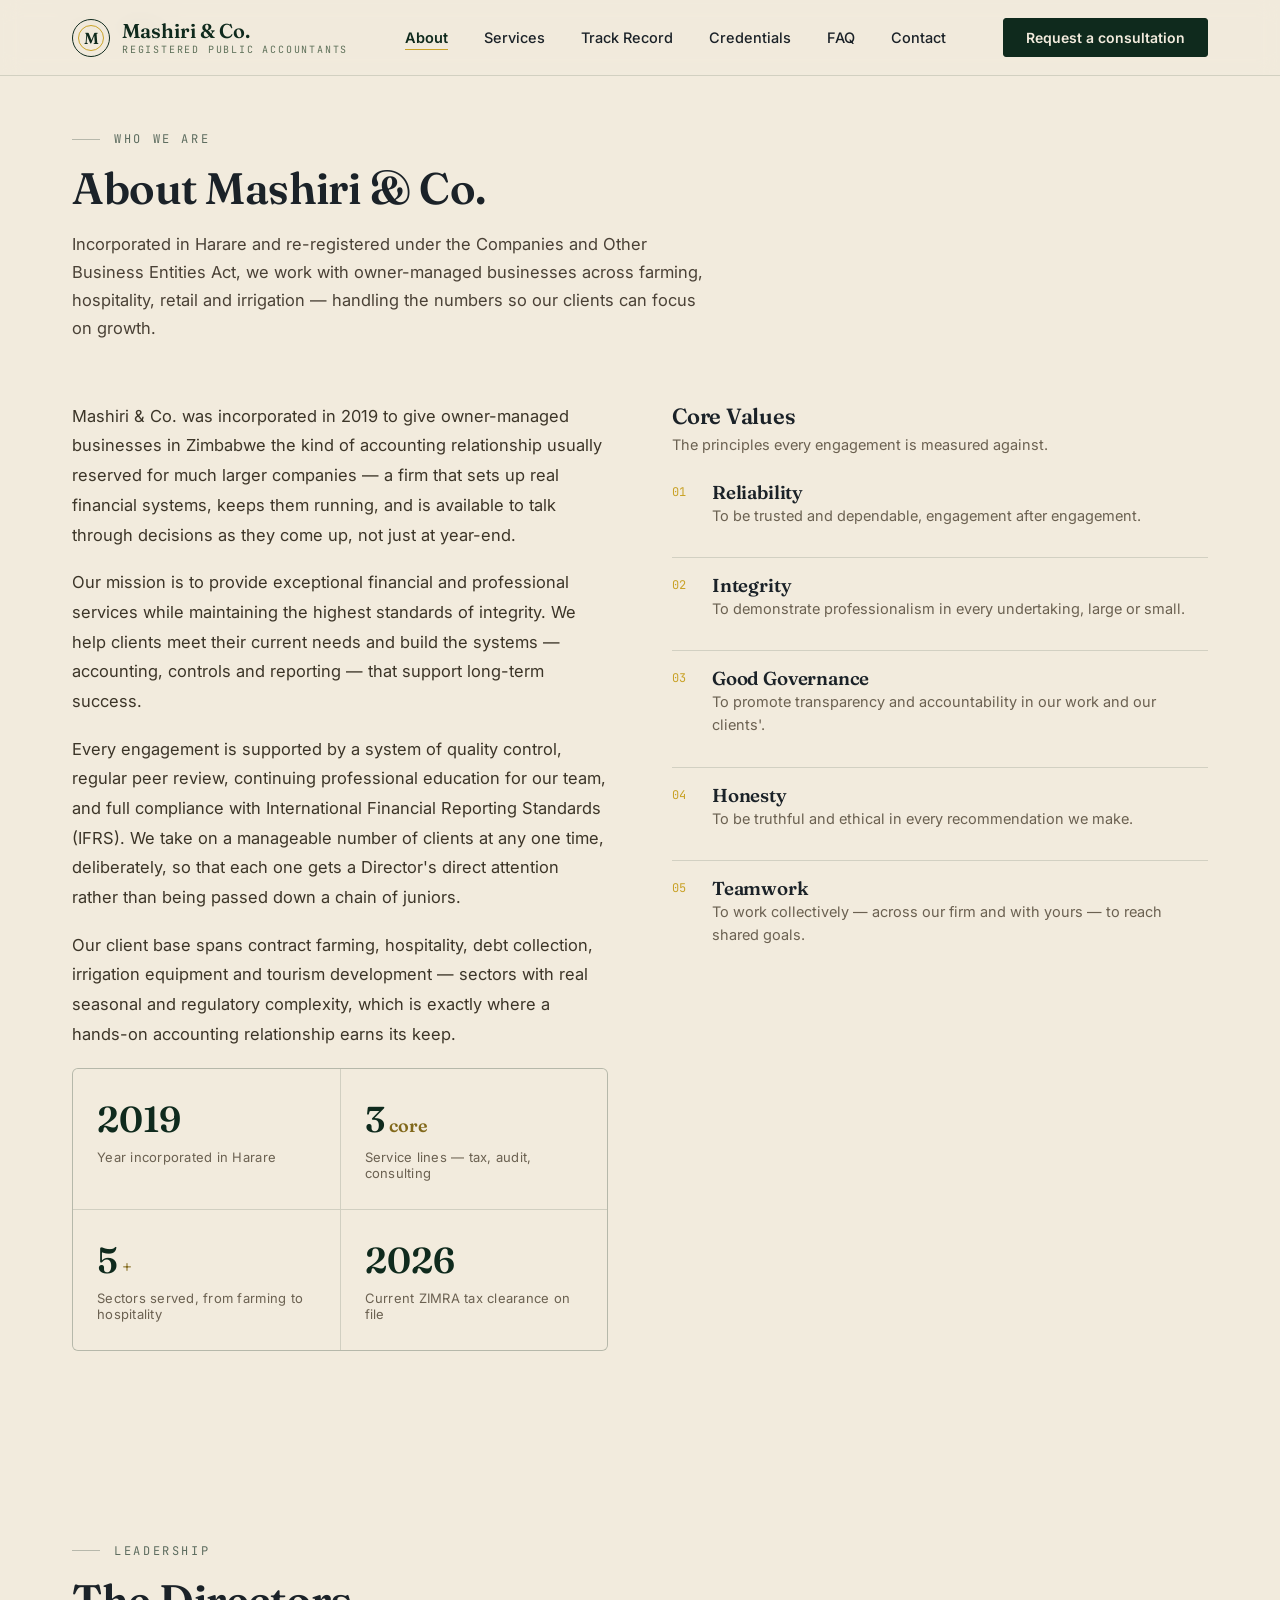
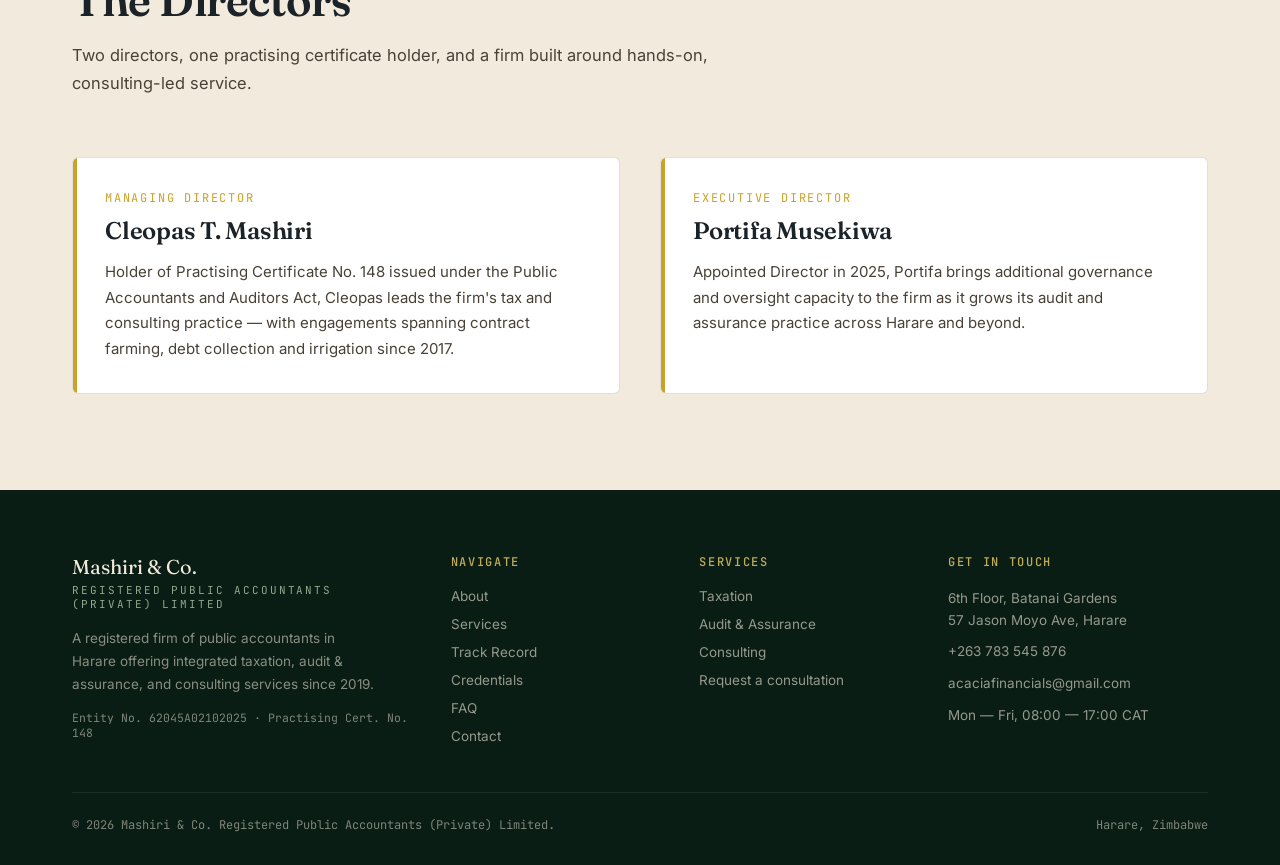
==== about.html @ 17a20c19 "Add files via upload" ====
<!DOCTYPE html>
<html lang="en" class="no-js">
<head>
<script>document.documentElement.classList.remove('no-js');</script>
<meta charset="UTF-8">
<meta name="viewport" content="width=device-width, initial-scale=1.0">
<title>About Us | Mashiri &amp; Co. — Registered Public Accountants, Harare</title>
<meta name="description" content="Learn about Mashiri &amp; Co., a registered firm of public accountants in Harare, Zimbabwe founded in 2019, and meet our two directors.">
<meta name="keywords" content="about Mashiri and Co, accounting firm Harare history, Cleopas Mashiri, Portifa Musekiwa, public accountants directors Zimbabwe">
<meta name="robots" content="index, follow">
<meta name="theme-color" content="#0F2A1D">
<link rel="canonical" href="https://www.mashiriandco.co.zw/about.html">
<link rel="icon" href="data:image/svg+xml,%3Csvg xmlns='http://www.w3.org/2000/svg' viewBox='0 0 40 40'%3E%3Crect width='40' height='40' rx='8' fill='%230F2A1D'/%3E%3Ccircle cx='20' cy='20' r='13' fill='none' stroke='%23F2EBDD' stroke-width='1.5'/%3E%3Ccircle cx='20' cy='20' r='9' fill='none' stroke='%23C9A227' stroke-width='1'/%3E%3Ctext x='20' y='25' font-family='Georgia,serif' font-size='16' font-weight='600' fill='%23F2EBDD' text-anchor='middle'%3EM%3C/text%3E%3C/svg%3E">
<link rel="icon" type="image/png" sizes="32x32" href="favicon-32.png">
<link rel="icon" type="image/png" sizes="16x16" href="favicon-16.png">
<link rel="apple-touch-icon" sizes="180x180" href="apple-touch-icon.png">

<meta name="geo.region" content="ZW-HA">
<meta name="geo.placename" content="Harare">
<meta name="geo.position" content="-17.8292;31.0522">
<meta name="ICBM" content="-17.8292, 31.0522">

<meta property="og:type" content="website">
<meta property="og:site_name" content="Mashiri &amp; Co.">
<meta property="og:title" content="About Us | Mashiri &amp; Co. — Registered Public Accountants, Harare">
<meta property="og:description" content="Learn about Mashiri &amp; Co., a registered firm of public accountants in Harare, Zimbabwe founded in 2019, and meet our two directors.">
<meta property="og:url" content="https://www.mashiriandco.co.zw/about.html">
<meta property="og:image" content="https://www.mashiriandco.co.zw/og-image.jpg">
<meta property="og:image:width" content="1200">
<meta property="og:image:height" content="630">
<meta property="og:locale" content="en_ZW">
<meta name="twitter:card" content="summary_large_image">
<meta name="twitter:title" content="About Us | Mashiri &amp; Co. — Registered Public Accountants, Harare">
<meta name="twitter:description" content="Learn about Mashiri &amp; Co., a registered firm of public accountants in Harare, Zimbabwe founded in 2019, and meet our two directors.">
<meta name="twitter:image" content="https://www.mashiriandco.co.zw/og-image.jpg">

<script type="application/ld+json">
{
  "@context": "https://schema.org",
  "@type": "AboutPage",
  "mainEntity": {
    "@type": "AccountingService",
    "name": "Mashiri & Co. Registered Public Accountants (Private) Limited",
    "url": "https://www.mashiriandco.co.zw/",
    "logo": "https://www.mashiriandco.co.zw/og-image.jpg",
    "image": "https://www.mashiriandco.co.zw/og-image.jpg",
    "email": "acaciafinancials@gmail.com",
    "telephone": ["+263783545876", "+263718794615"],
    "address": {
      "@type": "PostalAddress",
      "streetAddress": "6th Floor, Batanai Gardens, 57 Jason Moyo Ave",
      "addressLocality": "Harare",
      "addressCountry": "ZW"
    },
    "geo": {
      "@type": "GeoCoordinates",
      "latitude": -17.8292,
      "longitude": 31.0522
    },
    "hasMap": "https://maps.google.com/?q=Batanai+Gardens+57+Jason+Moyo+Ave+Harare",
    "areaServed": ["Harare", "Bulawayo", "Zimbabwe"],
    "openingHoursSpecification": {
      "@type": "OpeningHoursSpecification",
      "dayOfWeek": ["Monday","Tuesday","Wednesday","Thursday","Friday"],
      "opens": "08:00",
      "closes": "17:00"
    },
    "priceRange": "$$",
    "sameAs": ["https://www.facebook.com/"]
  },
  "foundingDate": "2019-06-24"
}
</script>

<link rel="preconnect" href="https://fonts.googleapis.com">
<link rel="preconnect" href="https://fonts.gstatic.com" crossorigin>
<link rel="stylesheet" href="https://fonts.googleapis.com/css2?family=Fraunces:opsz,wght@9..144,400;9..144,500;9..144,600&family=Inter:wght@400;500;600&family=JetBrains+Mono:wght@400;500&display=swap" media="print" onload="this.media='all'">
<noscript><link rel="stylesheet" href="https://fonts.googleapis.com/css2?family=Fraunces:opsz,wght@9..144,400;9..144,500;9..144,600&family=Inter:wght@400;500;600&family=JetBrains+Mono:wght@400;500&display=swap"></noscript>
<link rel="stylesheet" href="style.css">
</head>
<body>

<a href="#top" class="skip-link">Skip to main content</a>

<header id="site-header">
  <div class="nav">
    <a href="index.html" class="brand">
      <div class="brand-mark">M</div>
      <div class="brand-name">Mashiri &amp; Co.
        <span>REGISTERED PUBLIC ACCOUNTANTS</span>
      </div>
    </a>
    <nav class="links" id="nav-links" aria-label="Main navigation">
      <ul role="list">
        <li><a href="about.html" aria-current="page">About</a></li>
        <li><a href="services.html">Services</a></li>
        <li><a href="track-record.html">Track Record</a></li>
        <li><a href="credentials.html">Credentials</a></li>
        <li><a href="faq.html">FAQ</a></li>
        <li><a href="contact.html">Contact</a></li>
      </ul>
    </nav>
    <a href="contact.html" class="nav-cta" id="nav-cta">Request a consultation</a>
    <button class="menu-toggle" id="menu-toggle" aria-label="Toggle menu" aria-expanded="false" aria-controls="nav-links">
      <svg width="24" height="24" viewBox="0 0 24 24" fill="none" stroke="currentColor" stroke-width="2" stroke-linecap="round" aria-hidden="true" focusable="false"><line x1="3" y1="6" x2="21" y2="6"/><line x1="3" y1="12" x2="21" y2="12"/><line x1="3" y1="18" x2="21" y2="18"/></svg>
    </button>
  </div>
</header>

<main id="top" tabindex="-1">

<nav class="breadcrumb" aria-label="Breadcrumb">
  <ol>
    <li><a href="index.html">Home</a></li>
    <li aria-current="page">About</li>
  </ol>
</nav>

  <section class="about" id="about-full">
    <div class="wrap">
      <div class="section-head reveal">
        <div class="section-eyebrow">Who we are</div>
        <h1>About Mashiri &amp; Co.</h1>
        <p>Incorporated in Harare and re-registered under the Companies and Other Business Entities Act, we work with owner-managed businesses across farming, hospitality, retail and irrigation &mdash; handling the numbers so our clients can focus on growth.</p>
      </div>

      <div class="about-grid">
        <div class="about-text reveal">
          <p>Mashiri &amp; Co. was incorporated in 2019 to give owner-managed businesses in Zimbabwe the kind of accounting relationship usually reserved for much larger companies &mdash; a firm that sets up real financial systems, keeps them running, and is available to talk through decisions as they come up, not just at year-end.</p>
          <p>Our mission is to provide exceptional financial and professional services while maintaining the highest standards of integrity. We help clients meet their current needs and build the systems &mdash; accounting, controls and reporting &mdash; that support long-term success.</p>
          <p>Every engagement is supported by a system of quality control, regular peer review, continuing professional education for our team, and full compliance with International Financial Reporting Standards (IFRS). We take on a manageable number of clients at any one time, deliberately, so that each one gets a Director's direct attention rather than being passed down a chain of juniors.</p>
          <p>Our client base spans contract farming, hospitality, debt collection, irrigation equipment and tourism development &mdash; sectors with real seasonal and regulatory complexity, which is exactly where a hands-on accounting relationship earns its keep.</p>

          <div class="stat-grid">
            <div class="stat">
              <div class="num">2019</div>
              <div class="label">Year incorporated in Harare</div>
            </div>
            <div class="stat">
              <div class="num">3<span class="unit">core</span></div>
              <div class="label">Service lines &mdash; tax, audit, consulting</div>
            </div>
            <div class="stat">
              <div class="num">5<span class="unit">+</span></div>
              <div class="label">Sectors served, from farming to hospitality</div>
            </div>
            <div class="stat">
              <div class="num">2026</div>
              <div class="label">Current ZIMRA tax clearance on file</div>
            </div>
          </div>
        </div>

        <div class="reveal">
          <h2 class="values-heading">Core Values</h2>
          <p class="values-subhead">The principles every engagement is measured against.</p>
          <div class="values-list">
            <div class="value-item">
              <span class="value-mark mono">01</span>
              <div>
                <h3>Reliability</h3>
                <p>To be trusted and dependable, engagement after engagement.</p>
              </div>
            </div>
            <div class="value-item">
              <span class="value-mark mono">02</span>
              <div>
                <h3>Integrity</h3>
                <p>To demonstrate professionalism in every undertaking, large or small.</p>
              </div>
            </div>
            <div class="value-item">
              <span class="value-mark mono">03</span>
              <div>
                <h3>Good Governance</h3>
                <p>To promote transparency and accountability in our work and our clients'.</p>
              </div>
            </div>
            <div class="value-item">
              <span class="value-mark mono">04</span>
              <div>
                <h3>Honesty</h3>
                <p>To be truthful and ethical in every recommendation we make.</p>
              </div>
            </div>
            <div class="value-item">
              <span class="value-mark mono">05</span>
              <div>
                <h3>Teamwork</h3>
                <p>To work collectively &mdash; across our firm and with yours &mdash; to reach shared goals.</p>
              </div>
            </div>
          </div>
        </div>
      </div>
    </div>
  </section>

  <!-- ============ TEAM ============ -->
  <section class="team" id="team">
    <div class="wrap">
      <div class="section-head reveal">
        <div class="section-eyebrow">Leadership</div>
        <h2>The Directors</h2>
        <p>Two directors, one practising certificate holder, and a firm built around hands-on, consulting-led service.</p>
      </div>

      <div class="team-grid">
        <div class="team-card reveal">
          <div class="role">Managing Director</div>
          <h3>Cleopas T. Mashiri</h3>
          <p>Holder of Practising Certificate No. 148 issued under the Public Accountants and Auditors Act, Cleopas leads the firm's tax and consulting practice &mdash; with engagements spanning contract farming, debt collection and irrigation since 2017.</p>
        </div>
        <div class="team-card reveal">
          <div class="role">Executive Director</div>
          <h3>Portifa Musekiwa</h3>
          <p>Appointed Director in 2025, Portifa brings additional governance and oversight capacity to the firm as it grows its audit and assurance practice across Harare and beyond.</p>
        </div>
      </div>
    </div>
  </section>

</main>

<footer>
  <div class="wrap">
    <div class="footer-grid">
      <div class="footer-col footer-brand-col">
        <div class="footer-brand">
          Mashiri &amp; Co.
          <span>REGISTERED PUBLIC ACCOUNTANTS (PRIVATE) LIMITED</span>
        </div>
        <p class="footer-desc">A registered firm of public accountants in Harare offering integrated taxation, audit &amp; assurance, and consulting services since 2019.</p>
        <p class="footer-reg mono">Entity No. 62045A02102025 &middot; Practising Cert. No. 148</p>
      </div>

      <div class="footer-col">
        <h2 class="footer-heading">Navigate</h2>
        <ul class="footer-links" role="list">
          <li><a href="about.html">About</a></li>
          <li><a href="services.html">Services</a></li>
          <li><a href="track-record.html">Track Record</a></li>
          <li><a href="credentials.html">Credentials</a></li>
          <li><a href="faq.html">FAQ</a></li>
          <li><a href="contact.html">Contact</a></li>
        </ul>
      </div>

      <div class="footer-col">
        <h2 class="footer-heading">Services</h2>
        <ul class="footer-links" role="list">
          <li><a href="services.html#taxation">Taxation</a></li>
          <li><a href="services.html#audit">Audit &amp; Assurance</a></li>
          <li><a href="services.html#consulting">Consulting</a></li>
          <li><a href="contact.html">Request a consultation</a></li>
        </ul>
      </div>

      <div class="footer-col">
        <h2 class="footer-heading">Get in touch</h2>
        <address class="footer-contact">
          6th Floor, Batanai Gardens<br>57 Jason Moyo Ave, Harare
        </address>
        <p class="footer-contact"><a href="tel:+263783545876">+263 783 545 876</a></p>
        <p class="footer-contact"><a href="mailto:acaciafinancials@gmail.com">acaciafinancials@gmail.com</a></p>
        <p class="footer-contact">Mon &mdash; Fri, 08:00 &mdash; 17:00 CAT</p>
      </div>
    </div>
    <div class="footer-bottom">
      <span>&copy; 2026 Mashiri &amp; Co. Registered Public Accountants (Private) Limited.</span>
      <span>Harare, Zimbabwe</span>
    </div>
  </div>
</footer>

<script src="main.js" defer></script>
</body>
</html>
---- style.css ----
:root{
  --ledger-green:#0F2A1D;
  --ledger-green-2:#173A28;
  --parchment:#F2EBDD;
  --parchment-2:#E9DFC9;
  --brass:#C9A227;
  --brass-soft:#E0C667;
  --ink:#1B2228;
  --sage:#8FA98C;
  --sage-deep:#5E7059;      /* sage, darkened for AA contrast on light backgrounds */
  --sage-d:#546953;          /* industry-tag text on parchment-2 (was failing AA) */
  --muted-brown:#6C6351;    /* replaces #8a7e68 (2.9–3.4:1) for dd-label / journal duration */
  --brass-deep:#81681A;     /* replaces --brass for text on light backgrounds (2.0:1 → 4.5:1) */
  --rule:rgba(15,42,29,0.14);
  --rule-light:rgba(242,235,221,0.18);
  --max:1200px;
  --header-h:88px;
}

*{box-sizing:border-box;}
html{scroll-behavior:smooth;}
body{
  margin:0;
  font-family:'Inter',sans-serif;
  color:var(--ink);
  background:var(--parchment);
  -webkit-font-smoothing:antialiased;
}
img{max-width:100%;display:block;}

.sr-only{
  position:absolute;
  width:1px;height:1px;
  padding:0;margin:-1px;
  overflow:hidden;
  clip:rect(0,0,0,0);
  white-space:nowrap;
  border:0;
}
.skip-link{
  position:absolute;
  left:12px; top:-60px;
  background:var(--ledger-green);
  color:var(--parchment);
  padding:12px 18px;
  border-radius:3px;
  font-family:'Inter',sans-serif;
  font-weight:600;
  font-size:14px;
  text-decoration:none;
  z-index:1000;
  transition:top 0.2s ease;
}
.skip-link:focus{top:12px;}

section[id], main[id]{scroll-margin-top:var(--header-h);}

h1,h2,h3,h4{
  font-family:'Fraunces',serif;
  font-weight:600;
  letter-spacing:-0.01em;
  margin:0;
}

.mono{font-family:'JetBrains Mono',monospace;}

a{color:inherit;}

.wrap{
  max-width:var(--max);
  margin:0 auto;
  padding:0 32px;
}

/* ============ Reduced motion ============ */
@media (prefers-reduced-motion: reduce){
  *{animation-duration:0.01ms !important; transition-duration:0.01ms !important; scroll-behavior:auto !important;}
}

/* ============ Focus states ============ */
a:focus-visible, button:focus-visible, input:focus-visible, textarea:focus-visible{
  outline:2px solid var(--brass);
  outline-offset:3px;
}

/* ============ Header ============ */
header{
  position:fixed;
  top:0; left:0; right:0;
  z-index:100;
  background:rgba(242,235,221,0.86);
  backdrop-filter:blur(10px);
  border-bottom:1px solid var(--rule);
  transition:background 0.3s ease;
}
.nav{
  display:flex;
  align-items:center;
  justify-content:space-between;
  padding:18px 32px;
  max-width:var(--max);
  margin:0 auto;
}
.brand{
  display:flex;
  align-items:center;
  gap:12px;
  text-decoration:none;
  color:var(--ledger-green);
}
.brand-mark{
  width:38px;height:38px;
  border:1.5px solid var(--ledger-green);
  border-radius:50%;
  display:flex;align-items:center;justify-content:center;
  font-family:'Fraunces',serif;
  font-weight:600;
  font-size:16px;
  position:relative;
}
.brand-mark::after{
  content:'';
  position:absolute;
  inset:5px;
  border:1px solid var(--brass);
  border-radius:50%;
}
.brand-name{
  font-family:'Fraunces',serif;
  font-size:20px;
  font-weight:600;
  line-height:1.1;
}
.brand-name span{
  display:block;
  font-family:'JetBrains Mono',monospace;
  font-size:10px;
  font-weight:400;
  letter-spacing:0.18em;
  color:var(--sage-deep);
  margin-top:2px;
}
nav.links ul{
  list-style:none;
  margin:0;
  padding:0;
  display:flex;
  gap:36px;
  font-size:14.5px;
  font-weight:500;
}
nav.links a{
  text-decoration:none;
  color:var(--ink);
  position:relative;
  padding-bottom:4px;
}
nav.links a[aria-current="page"]{color:var(--ledger-green); font-weight:600;}
nav.links a::after{
  content:'';
  position:absolute;
  left:0; bottom:0;
  width:0; height:1.5px;
  background:var(--brass);
  transition:width 0.25s ease;
}
nav.links a:hover::after, nav.links a[aria-current="page"]::after{width:100%;}

.nav-cta{
  background:var(--ledger-green);
  color:var(--parchment);
  padding:10px 22px;
  border-radius:3px;
  font-size:14px;
  font-weight:600;
  text-decoration:none;
  border:1px solid var(--ledger-green);
  transition:background 0.2s ease, color 0.2s ease;
}
.nav-cta:hover{
  background:transparent;
  color:var(--ledger-green);
}

.menu-toggle{
  display:none;
  background:none;
  border:none;
  cursor:pointer;
  padding:8px;
}
.menu-toggle svg{display:block;}

/* ============ Hero ============ */
.hero{
  position:relative;
  padding:170px 0 100px;
  background:var(--ledger-green);
  color:var(--parchment);
  overflow:hidden;
}
.hero::before{
  /* ledger ruled lines */
  content:'';
  position:absolute;
  inset:0;
  background-image:repeating-linear-gradient(
    to bottom,
    transparent 0,
    transparent 47px,
    var(--rule-light) 47px,
    var(--rule-light) 48px
  );
  opacity:0.5;
  pointer-events:none;
}
.hero::after{
  /* margin rule */
  content:'';
  position:absolute;
  top:0; bottom:0;
  left:90px;
  width:1px;
  background:rgba(201,162,39,0.35);
  pointer-events:none;
}
@media (max-width:820px){
  .hero::after{left:24px;}
}

.hero-inner{
  position:relative;
  display:grid;
  grid-template-columns:1.15fr 0.85fr;
  gap:64px;
  align-items:center;
}
@media (max-width:980px){
  .hero-inner{grid-template-columns:1fr; gap:48px;}
}
.hero-inner.hero-single{
  grid-template-columns:1fr;
  max-width:760px;
}

.eyebrow{
  font-family:'JetBrains Mono',monospace;
  font-size:12px;
  letter-spacing:0.22em;
  text-transform:uppercase;
  color:var(--brass-soft);
  margin-bottom:22px;
  display:flex;
  align-items:center;
  gap:14px;
}
.eyebrow::before{
  content:'';
  width:28px;height:1px;
  background:var(--brass-soft);
}

.hero h1{
  font-size:clamp(40px, 6vw, 68px);
  line-height:1.05;
  font-weight:600;
  color:var(--parchment);
}
.hero h1 em{
  font-style:italic;
  color:var(--brass-soft);
  font-weight:500;
}
.hero p.lead{
  margin-top:24px;
  font-size:18px;
  line-height:1.7;
  color:rgba(242,235,221,0.78);
  max-width:520px;
}
.hero-cta-row{
  margin-top:38px;
  display:flex;
  gap:16px;
  flex-wrap:wrap;
}
.btn-primary{
  background:var(--brass);
  color:var(--ledger-green);
  padding:15px 30px;
  border-radius:3px;
  text-decoration:none;
  font-weight:600;
  font-size:15px;
  border:1px solid var(--brass);
  transition:transform 0.2s ease, box-shadow 0.2s ease;
  display:inline-flex;
  align-items:center;
  gap:10px;
}
.btn-primary:hover{
  transform:translateY(-2px);
  box-shadow:0 8px 20px rgba(201,162,39,0.25);
}
.btn-secondary{
  background:transparent;
  color:var(--parchment);
  padding:15px 30px;
  border-radius:3px;
  text-decoration:none;
  font-weight:600;
  font-size:15px;
  border:1px solid rgba(242,235,221,0.3);
  transition:border-color 0.2s ease, background 0.2s ease;
}
.btn-secondary:hover{
  border-color:var(--parchment);
  background:rgba(242,235,221,0.06);
}

/* ===== Ledger card (signature element) ===== */
/* ============ Section basics ============ */
section{padding:96px 0;}
.section-head{
  max-width:640px;
  margin-bottom:60px;
}
.section-eyebrow{
  font-family:'JetBrains Mono',monospace;
  font-size:12px;
  letter-spacing:0.22em;
  text-transform:uppercase;
  color:var(--ledger-green);
  opacity:0.65;
  margin-bottom:16px;
  display:flex;
  align-items:center;
  gap:14px;
}
.section-eyebrow::before{
  content:'';
  width:28px;height:1px;
  background:var(--ledger-green);
  opacity:0.4;
}
.section-head h2{
  font-size:clamp(30px, 4vw, 44px);
  line-height:1.15;
}
.section-head p{
  margin-top:16px;
  font-size:16.5px;
  line-height:1.7;
  color:#4A4136;
}

/* ============ About ============ */
.about{
  background:var(--parchment);
}
.about-grid{
  display:grid;
  grid-template-columns:1fr 1fr;
  gap:64px;
  align-items:start;
}
@media (max-width:900px){
  .about-grid{grid-template-columns:1fr; gap:40px;}
}
.about-text p{
  font-size:16.5px;
  line-height:1.8;
  color:#3C3528;
  margin:0 0 18px;
}
.stat-grid{
  display:grid;
  grid-template-columns:repeat(2,1fr);
  gap:1px;
  background:var(--rule);
  border:1px solid var(--rule);
  border-radius:6px;
  overflow:hidden;
}
.stat{
  background:var(--parchment);
  padding:28px 24px;
}
.stat .num{
  font-family:'Fraunces',serif;
  font-size:36px;
  font-weight:600;
  color:var(--ledger-green);
  display:flex;
  align-items:baseline;
  gap:4px;
}
.stat .num .unit{
  font-size:18px;
  color:var(--brass-deep);
  font-weight:600;
}
.stat .label{
  margin-top:8px;
  font-size:13px;
  color:#6b6151;
  letter-spacing:0.02em;
}

.values-heading{font-size:22px; margin-bottom:6px;}
.values-subhead{font-size:14.5px; color:#6b6151; margin:0 0 4px;}
.values-list{
  margin-top:28px;
  display:grid;
  gap:14px;
}
.value-item{
  display:flex;
  gap:16px;
  align-items:flex-start;
  padding:16px 0;
  border-top:1px solid var(--rule);
}
.value-item:first-child{border-top:none; padding-top:0;}
.value-mark{
  font-family:'JetBrains Mono',monospace;
  font-size:12px;
  color:var(--brass);
  margin-top:3px;
  flex-shrink:0;
  width:24px;
}
.value-item h4{
  font-size:16px;
  font-weight:600;
  font-family:'Inter',sans-serif;
  margin-bottom:4px;
}
.value-item p{
  font-size:14.5px;
  color:#6b6151;
  margin:0;
  line-height:1.6;
}

/* ============ Services - Ledger table ============ */
.services{
  background:var(--ledger-green);
  color:var(--parchment);
  position:relative;
}
.services .section-eyebrow{color:var(--brass-soft); opacity:0.85;}
.services .section-eyebrow::before{background:var(--brass-soft); opacity:0.6;}
.services .section-head h2{color:var(--parchment);}
.services .section-head p{color:rgba(242,235,221,0.7);}

.ledger-table{
  border-top:1px solid rgba(242,235,221,0.18);
}
.ledger-entry{
  display:grid;
  grid-template-columns:64px 1fr 1.4fr;
  gap:32px;
  padding:32px 0;
  border-bottom:1px solid rgba(242,235,221,0.12);
  align-items:start;
  transition:background 0.3s ease;
}
.ledger-entry:nth-child(even){
  background:rgba(242,235,221,0.03);
}
.ledger-entry:hover{
  background:rgba(201,162,39,0.06);
}
@media (max-width:780px){
  .ledger-entry{grid-template-columns:1fr; gap:12px; padding:26px 0;}
}
.entry-code{
  font-family:'JetBrains Mono',monospace;
  font-size:13px;
  color:var(--brass);
  padding-top:4px;
}
.entry-title h3{
  font-size:22px;
  color:var(--parchment);
  font-weight:600;
}
.entry-title p{
  margin-top:8px;
  font-size:14px;
  color:rgba(242,235,221,0.55);
  font-family:'JetBrains Mono',monospace;
  letter-spacing:0.02em;
}
.entry-detail ul{
  list-style:none;
  margin:0;
  padding:0;
  display:grid;
  grid-template-columns:repeat(2,1fr);
  gap:10px 24px;
}
@media (max-width:560px){
  .entry-detail ul{grid-template-columns:1fr;}
}
.entry-detail li{
  font-size:14.5px;
  color:rgba(242,235,221,0.8);
  padding-left:18px;
  position:relative;
  line-height:1.5;
}
.entry-detail li::before{
  content:'—';
  position:absolute;
  left:0;
  color:var(--brass-soft);
}

/* ============ Track record / journal ============ */
.journal{
  background:var(--parchment-2);
}
.journal-list{
  display:grid;
  gap:0;
  border-top:1px solid var(--rule);
}
.journal-entry{
  display:grid;
  grid-template-columns:200px 1fr;
  gap:32px;
  padding:30px 0;
  border-bottom:1px solid var(--rule);
}
@media (max-width:780px){
  .journal-entry{grid-template-columns:1fr; gap:8px;}
}
.journal-meta{
  font-family:'JetBrains Mono',monospace;
  font-size:13px;
  color:var(--ledger-green);
}
.journal-meta .duration{
  display:block;
  margin-top:6px;
  color:var(--muted-brown);
  font-size:12px;
}
.journal-body h2, .journal-body h3{
  font-size:19px;
  font-weight:600;
  font-family:'Fraunces',serif;
  margin-bottom:4px;
}
.journal-body .industry{
  font-size:13px;
  color:var(--sage-d, #6f8a6c);
  font-family:'JetBrains Mono',monospace;
  margin-bottom:10px;
  display:inline-block;
}
.journal-body p.summary{
  font-size:15px;
  line-height:1.7;
  color:#4A4136;
  margin:0;
}

/* ============ Credentials strip ============ */
.credentials{
  background:var(--ledger-green);
  color:var(--parchment);
  padding:64px 0;
}
.cred-grid{
  display:grid;
  grid-template-columns:repeat(4,1fr);
  gap:32px;
  text-align:center;
}
@media (max-width:900px){
  .cred-grid{grid-template-columns:repeat(2,1fr);}
}
@media (max-width:520px){
  .cred-grid{grid-template-columns:1fr;}
}
.cred-item{
  border-left:1px solid rgba(242,235,221,0.15);
  padding:8px 20px;
  background:none;
  border-top:none; border-right:none; border-bottom:none;
  font-family:inherit;
  color:inherit;
  cursor:pointer;
  text-align:center;
  border-radius:4px;
  transition:background 0.2s ease;
}
.cred-item:hover{
  background:rgba(201,162,39,0.06);
}
.cred-item:first-child{border-left:none;}
@media (max-width:900px){
  .cred-item:nth-child(odd){border-left:none;}
}
@media (max-width:520px){
  .cred-item{border-left:none; border-top:1px solid rgba(242,235,221,0.15); padding-top:24px;}
  .cred-item:first-child{border-top:none; padding-top:8px;}
}
.cred-item .cred-label{
  font-family:'JetBrains Mono',monospace;
  font-size:11px;
  letter-spacing:0.15em;
  text-transform:uppercase;
  color:var(--brass-soft);
  margin-bottom:10px;
}
.cred-item .cred-value{
  font-family:'Fraunces',serif;
  font-size:20px;
  font-weight:600;
}
.cred-item .cred-sub{
  margin-top:6px;
  font-size:12.5px;
  color:rgba(242,235,221,0.6);
}
.cred-footnote{
  margin-top:36px;
  text-align:center;
  font-size:12.5px;
  color:rgba(242,235,221,0.45);
  font-family:'JetBrains Mono',monospace;
  letter-spacing:0.02em;
}

/* ============ Team ============ */
.team{
  background:var(--parchment);
}
.team-grid{
  display:grid;
  grid-template-columns:repeat(2,1fr);
  gap:40px;
}
@media (max-width:780px){
  .team-grid{grid-template-columns:1fr;}
}
.team-card{
  border:1px solid var(--rule);
  border-radius:6px;
  padding:32px;
  background:#fff;
  position:relative;
  overflow:hidden;
}
.team-card::before{
  content:'';
  position:absolute;
  top:0; left:0;
  width:4px; height:100%;
  background:var(--brass);
}
.team-card .role{
  font-family:'JetBrains Mono',monospace;
  font-size:12px;
  letter-spacing:0.15em;
  text-transform:uppercase;
  color:var(--brass);
  margin-bottom:10px;
}
.team-card h3{
  font-size:24px;
  margin-bottom:14px;
}
.team-card p{
  font-size:15px;
  line-height:1.7;
  color:#4A4136;
  margin:0;
}

/* ============ Contact ============ */
.contact{
  background:var(--ledger-green);
  color:var(--parchment);
}
.contact .section-eyebrow{color:var(--brass-soft); opacity:0.85;}
.contact .section-eyebrow::before{background:var(--brass-soft); opacity:0.6;}
.contact .section-head h2{color:var(--parchment);}
.contact .section-head p{color:rgba(242,235,221,0.7);}

.contact-grid{
  display:grid;
  grid-template-columns:1fr 1fr;
  gap:64px;
}
@media (max-width:900px){
  .contact-grid{grid-template-columns:1fr; gap:40px;}
}

.contact-details{
  display:grid;
  gap:24px;
}
.contact-row{
  display:flex;
  gap:18px;
  align-items:flex-start;
  padding-bottom:20px;
  border-bottom:1px solid rgba(242,235,221,0.12);
}
.contact-row:last-child{border-bottom:none;}
.contact-icon{
  width:40px;height:40px;
  border:1px solid rgba(201,162,39,0.4);
  border-radius:50%;
  display:flex;align-items:center;justify-content:center;
  flex-shrink:0;
  color:var(--brass-soft);
}
.contact-row .row-label{
  font-size:13px;
  text-transform:uppercase;
  letter-spacing:0.12em;
  font-family:'JetBrains Mono',monospace;
  color:var(--brass-soft);
  margin:0 0 6px;
  font-weight:500;
}
.contact-row address{font-style:normal;}
.contact-row p, .contact-row a{
  font-size:16px;
  color:var(--parchment);
  text-decoration:none;
  line-height:1.6;
}
.contact-row a:hover{color:var(--brass-soft);}

/* form */
.form-card{
  background:rgba(242,235,221,0.04);
  border:1px solid rgba(242,235,221,0.12);
  border-radius:6px;
  padding:32px;
}
.form-card h3{
  font-size:20px;
  color:var(--parchment);
  margin-bottom:6px;
}
.form-card .sub{
  font-size:14px;
  color:rgba(242,235,221,0.6);
  margin-bottom:24px;
}
.field{
  margin-bottom:18px;
}
.field label{
  display:block;
  font-size:12.5px;
  font-family:'JetBrains Mono',monospace;
  letter-spacing:0.08em;
  text-transform:uppercase;
  color:rgba(242,235,221,0.55);
  margin-bottom:8px;
}
.field input, .field select, .field textarea{
  width:100%;
  background:rgba(242,235,221,0.06);
  border:1px solid rgba(242,235,221,0.18);
  border-radius:3px;
  padding:12px 14px;
  color:var(--parchment);
  font-family:'Inter',sans-serif;
  font-size:14.5px;
  transition:border-color 0.2s ease, background 0.2s ease;
}
.field input::placeholder, .field textarea::placeholder{
  color:rgba(242,235,221,0.35);
}
.field input:focus, .field select:focus, .field textarea:focus{
  border-color:var(--brass);
  background:rgba(242,235,221,0.09);
  outline:none;
}
.field textarea{resize:vertical; min-height:100px;}

.submit-btn{
  width:100%;
  background:var(--brass);
  color:var(--ledger-green);
  border:1px solid var(--brass);
  padding:14px;
  border-radius:3px;
  font-weight:600;
  font-size:15px;
  cursor:pointer;
  transition:transform 0.2s ease, box-shadow 0.2s ease;
}
.submit-btn:hover{
  transform:translateY(-2px);
  box-shadow:0 8px 20px rgba(201,162,39,0.2);
}
.form-status{
  font-size:13.5px;
  color:var(--brass-soft);
  min-height:1.4em;
  margin-bottom:12px;
}
.form-status:empty{margin-bottom:0;}
.whatsapp-btn{
  display:block;
  text-align:center;
  margin-top:14px;
  font-size:13.5px;
  color:rgba(242,235,221,0.7);
  text-decoration:underline;
  text-underline-offset:3px;
}
.whatsapp-btn:hover{color:var(--brass-soft);}

/* ============ Footer ============ */
footer{
  background:#0A1D14;
  color:rgba(242,235,221,0.55);
  padding:64px 0 32px;
  font-size:13.5px;
}
.footer-grid{
  display:grid;
  grid-template-columns:1.6fr 1fr 1fr 1.2fr;
  gap:32px;
  border-bottom:1px solid rgba(242,235,221,0.08);
  padding-bottom:40px;
  margin-bottom:24px;
}
@media (max-width:880px){
  .footer-grid{grid-template-columns:1fr 1fr; gap:32px 24px;}
  .footer-brand-col{grid-column:1 / -1;}
}
@media (max-width:560px){
  .footer-grid{grid-template-columns:1fr;}
}
.footer-brand{
  font-family:'Fraunces',serif;
  font-size:20px;
  color:var(--parchment);
}
.footer-brand span{
  display:block;
  font-family:'JetBrains Mono',monospace;
  font-size:11px;
  letter-spacing:0.18em;
  color:var(--sage);
  margin-top:4px;
}
.footer-desc{
  margin-top:16px;
  font-size:13.5px;
  line-height:1.7;
  color:rgba(242,235,221,0.55);
  max-width:34ch;
}
.footer-reg{
  margin-top:14px;
  font-size:11.5px;
  color:rgba(242,235,221,0.5);
}
.footer-heading{
  font-family:'JetBrains Mono',monospace;
  font-size:12px;
  letter-spacing:0.14em;
  text-transform:uppercase;
  color:var(--brass-soft);
  opacity:0.85;
  margin:0 0 18px;
  font-weight:500;
}
.footer-links{
  list-style:none;
  margin:0;
  padding:0;
  display:flex;
  flex-direction:column;
  gap:12px;
}
.footer-links a{
  text-decoration:none;
  color:rgba(242,235,221,0.6);
  font-size:13.5px;
  transition:color 0.2s ease;
}
.footer-links a:hover{color:var(--brass-soft);}
.footer-contact{
  margin:0 0 10px;
  font-size:13.5px;
  line-height:1.6;
  color:rgba(242,235,221,0.6);
  font-style:normal;
}
.footer-contact a{color:inherit; text-decoration:none;}
.footer-contact a:hover{color:var(--brass-soft);}
.footer-bottom{
  display:flex;
  justify-content:space-between;
  flex-wrap:wrap;
  gap:12px;
  font-family:'JetBrains Mono',monospace;
  font-size:12px;
  color:rgba(242,235,221,0.5);
}

/* ============ Document Lightbox ============ */
.doc-overlay{
  position:fixed;
  inset:0;
  background:rgba(15,42,29,0.55);
  backdrop-filter:blur(3px);
  z-index:200;
  opacity:0;
  pointer-events:none;
  transition:opacity 0.3s ease;
}
.doc-overlay.open{
  opacity:1;
  pointer-events:auto;
}
.doc-lightbox{
  position:fixed;
  top:50%; left:50%;
  transform:translate(-50%, -48%) scale(0.97);
  width:min(560px, 90vw);
  max-height:80vh;
  overflow-y:auto;
  background:var(--parchment);
  border-radius:8px;
  z-index:201;
  opacity:0;
  pointer-events:none;
  transition:opacity 0.3s ease, transform 0.3s ease;
  box-shadow:0 40px 80px -30px rgba(0,0,0,0.5);
}
.doc-lightbox.open{
  opacity:1;
  pointer-events:auto;
  transform:translate(-50%, -50%) scale(1);
}
.doc-lightbox-head{
  padding:24px 28px;
  border-bottom:1px solid var(--rule);
  display:flex;
  justify-content:space-between;
  align-items:flex-start;
  position:sticky;
  top:0;
  background:var(--parchment);
}
.doc-lightbox-head .eyebrow{
  font-family:'JetBrains Mono',monospace;
  font-size:11px;
  letter-spacing:0.2em;
  text-transform:uppercase;
  color:var(--brass);
  margin-bottom:8px;
  display:block;
}
.doc-lightbox-head h3{font-size:20px;}
.doc-lightbox-body{padding:24px 28px 32px;}
.doc-detail-grid{
  display:grid;
  gap:14px;
}
.doc-detail-grid > div{
  display:flex;
  flex-direction:column;
  gap:4px;
  padding-bottom:12px;
  border-bottom:1px dashed var(--rule);
}
.doc-detail-grid > div:last-child{border-bottom:none; padding-bottom:0;}
.dd-label{
  font-family:'JetBrains Mono',monospace;
  font-size:11px;
  letter-spacing:0.1em;
  text-transform:uppercase;
  color:var(--muted-brown);
}
.dd-value{
  font-size:15px;
  color:var(--ink);
  line-height:1.5;
}
.dd-value.status-ok{
  color:#3f5a3c;
  font-weight:600;
}
.doc-verify-line{
  margin-top:18px;
  padding-top:18px;
  border-top:1px solid var(--rule);
  font-size:13px;
  color:var(--muted-brown);
  line-height:1.7;
}
.portal-close{
  background:none;
  border:1px solid var(--rule);
  border-radius:50%;
  width:36px;height:36px;
  display:flex;align-items:center;justify-content:center;
  cursor:pointer;
  color:var(--ink);
  flex-shrink:0;
  transition:border-color 0.2s ease, color 0.2s ease;
}
.portal-close:hover{
  border-color:var(--brass);
  color:var(--brass);
}

/* ============ Reveal on scroll ============ */
.reveal{
  opacity:0;
  transform:translateY(24px);
  transition:opacity 0.7s ease, transform 0.7s ease;
}
.reveal.visible{
  opacity:1;
  transform:translateY(0);
}
.no-js .reveal{opacity:1; transform:none;}

/* ============ Header scroll state (class-based, not inline styles) ============ */
header.scrolled{
  background:rgba(242,235,221,0.96);
  box-shadow:0 4px 20px -10px rgba(15,42,29,0.15);
}

/* ============ Mobile nav ============ */
@media (max-width:880px){
  nav.links, .nav-cta{display:none;}
  .menu-toggle{display:block;}
  nav.links.mobile-open{
    display:flex;
    position:absolute;
    top:100%;
    left:0; right:0;
    background:var(--parchment);
    padding:20px 32px 28px;
    border-bottom:1px solid var(--rule);
  }
  nav.links.mobile-open ul{
    flex-direction:column;
    gap:18px;
    width:100%;
  }
  .nav-cta.mobile-open{
    display:inline-flex;
    position:absolute;
    bottom:24px;
    left:32px;
  }
}

/* ============ Breadcrumbs ============ */
.breadcrumb{
  max-width:var(--max);
  margin:0 auto;
  padding:18px 32px 0;
}
.breadcrumb ol{
  list-style:none;
  margin:0; padding:0;
  display:flex;
  flex-wrap:wrap;
  gap:6px;
  font-family:'JetBrains Mono',monospace;
  font-size:12.5px;
}
.breadcrumb li:not(:last-child)::after{content:'/'; margin-left:6px; color:var(--rule);}
.breadcrumb a{color:var(--muted-brown); text-decoration:none;}
.breadcrumb a:hover{text-decoration:underline;}
.breadcrumb [aria-current="page"]{color:var(--ink);}

/* ============ Multi-page heading + section additions ============ */
.section-head h1, .section-head h2{
  font-size:clamp(30px, 4vw, 44px);
  line-height:1.15;
}
.services .section-head h1{color:var(--parchment);}
.contact .section-head h1{color:var(--parchment);}
.credentials .section-eyebrow{color:var(--brass-soft); opacity:0.85;}
.credentials .section-eyebrow::before{background:var(--brass-soft); opacity:0.6;}
.credentials .section-head p{color:rgba(242,235,221,0.7);}
.entry-title h2{
  font-size:22px;
  color:var(--parchment);
  font-weight:600;
}
.entry-title a{color:inherit; text-decoration:none;}
.entry-title a:hover{text-decoration:underline;}
.journal-body h3 a, .journal-body h2 a{color:inherit; text-decoration:none;}
.journal-body h3 a:hover, .journal-body h2 a:hover{text-decoration:underline;}
.value-item h2{font-size:16px; margin-bottom:6px;}
.services-cta{margin-top:40px; text-align:center;}
.map-embed{
  margin-top:20px;
  border-radius:4px;
  overflow:hidden;
  border:1px solid var(--rule-light);
}

/* ============ Why Us ============ */
.why-us{
  background:var(--parchment-2);
  padding:64px 0;
}
.why-grid{
  display:grid;
  grid-template-columns:repeat(4, 1fr);
  gap:32px;
}
.why-item h3{
  font-size:17px;
  margin:10px 0 6px;
}
.why-item p{
  font-size:14.5px;
  color:#5A5142;
  line-height:1.6;
}
@media (max-width:880px){
  .why-grid{grid-template-columns:1fr 1fr; gap:24px;}
}
@media (max-width:560px){
  .why-grid{grid-template-columns:1fr;}
}

/* ============ Services: who-for + process ============ */
.who-for{
  font-size:14px;
  font-style:italic;
  color:rgba(242,235,221,0.6);
  margin:10px 0 14px;
  max-width:44ch;
}
.process-section{margin-top:80px;}
.process-grid{
  display:grid;
  grid-template-columns:repeat(4, 1fr);
  gap:28px;
  margin-top:20px;
}
.process-step h3{font-size:16px; margin:10px 0 6px; color:var(--parchment);}
.process-step p{font-size:14px; color:rgba(242,235,221,0.65); line-height:1.6;}
@media (max-width:880px){
  .process-grid{grid-template-columns:1fr 1fr;}
}
@media (max-width:560px){
  .process-grid{grid-template-columns:1fr;}
}

/* ============ FAQ ============ */
.faq-list{
  max-width:760px;
  display:flex;
  flex-direction:column;
  gap:32px;
}
.faq-item h2{
  font-size:18px;
  font-family:'Fraunces',serif;
  margin-bottom:8px;
}
.faq-item p{
  font-size:15px;
  line-height:1.7;
  color:#4A4136;
}

/* ============ Trust strip ============ */
.trust-strip{
  background:var(--ledger-green);
  padding:36px 0;
}
.trust-strip-inner{
  display:flex;
  align-items:center;
  justify-content:space-between;
  flex-wrap:wrap;
  gap:20px;
}
.trust-strip-text .section-eyebrow{
  color:var(--brass-soft);
  opacity:0.9;
  margin-bottom:6px;
}
.trust-strip-text p{
  color:rgba(242,235,221,0.75);
  font-size:15px;
  max-width:56ch;
  margin:0;
}
.trust-strip .btn-secondary{
  border-color:rgba(242,235,221,0.4);
  color:var(--parchment);
  white-space:nowrap;
}
.trust-strip .btn-secondary:hover{border-color:var(--brass-soft); color:var(--brass-soft);}

/* ============ Final CTA banner ============ */
.cta-banner{
  background:var(--parchment-2);
  padding:72px 0;
  text-align:center;
}
.cta-banner-inner h2{
  font-size:clamp(28px, 3.6vw, 38px);
  margin-bottom:12px;
}
.cta-banner-inner p{
  font-size:16px;
  color:#5A5142;
  margin-bottom:28px;
}
.cta-banner .hero-cta-row{justify-content:center;}
.cta-banner .btn-secondary{
  color:var(--ledger-green);
  border-color:rgba(15,42,29,0.3);
}
.cta-banner .btn-secondary:hover{border-color:var(--ledger-green);}
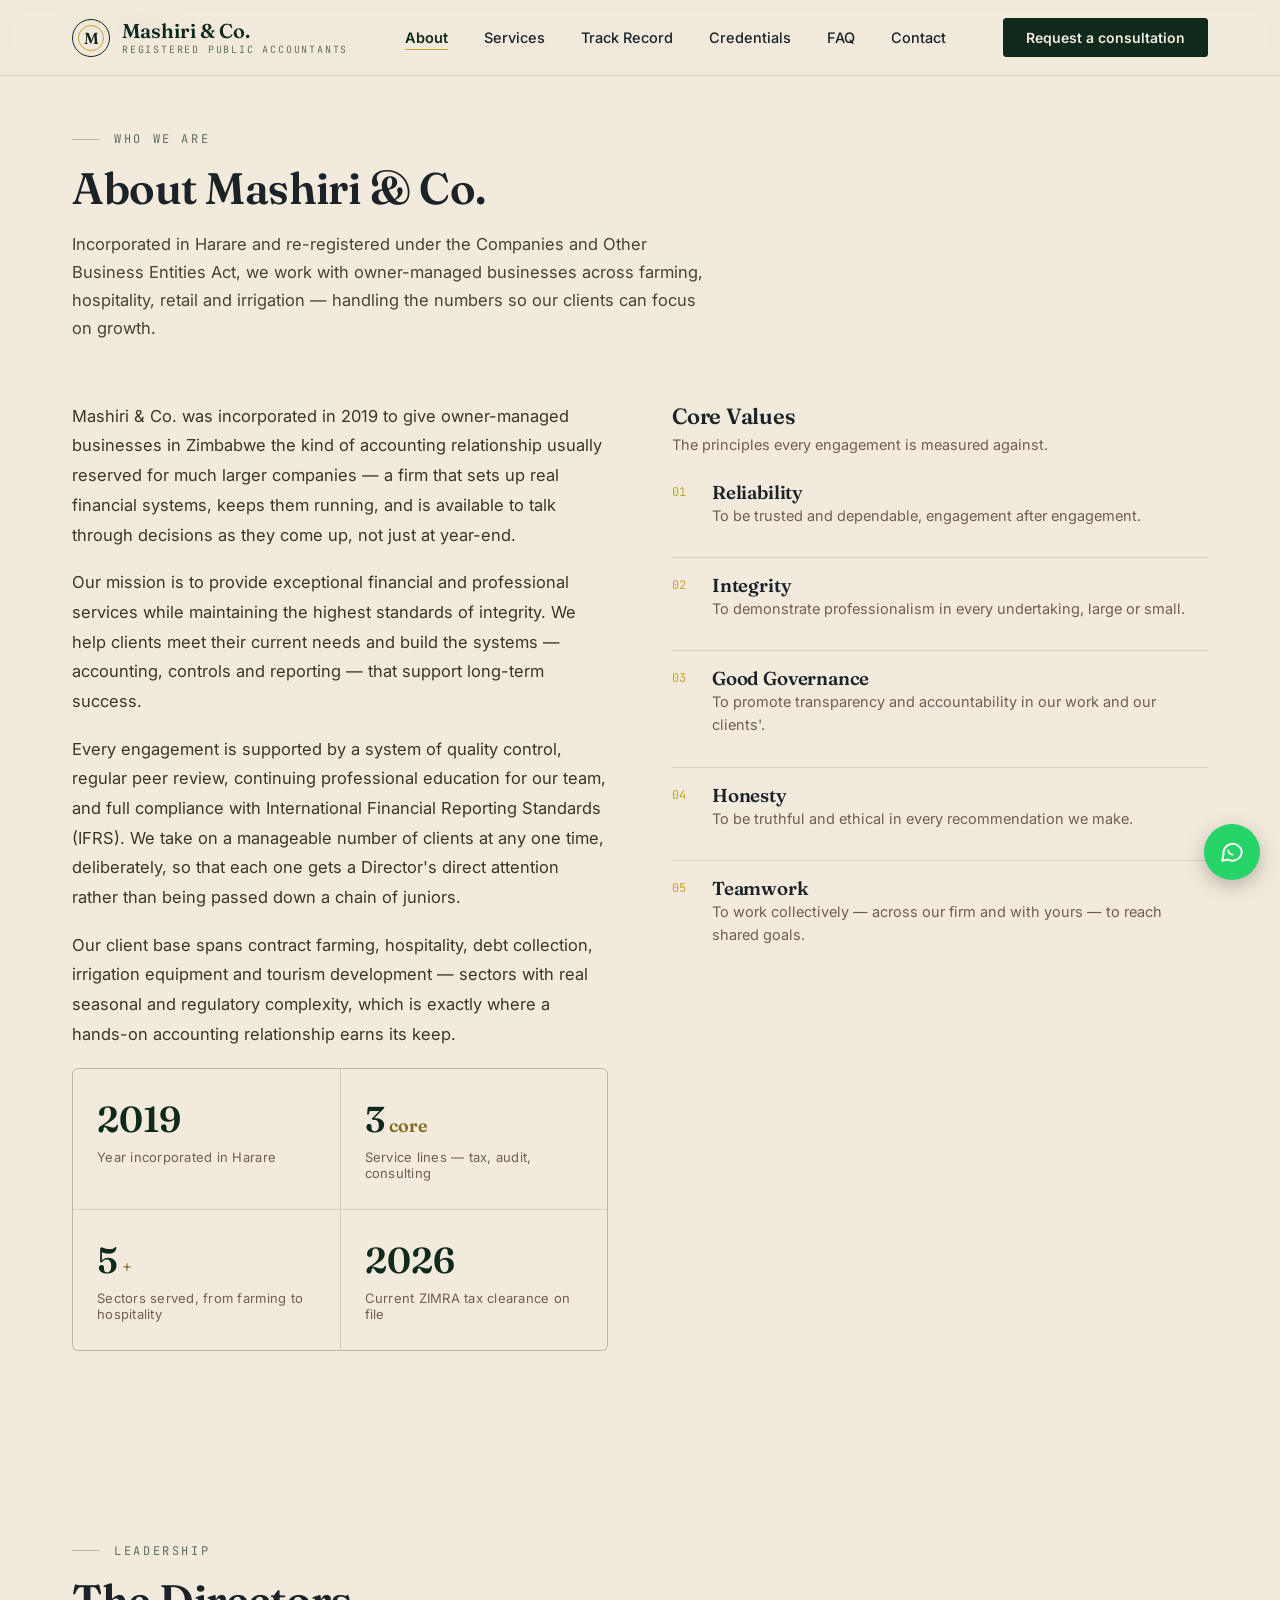
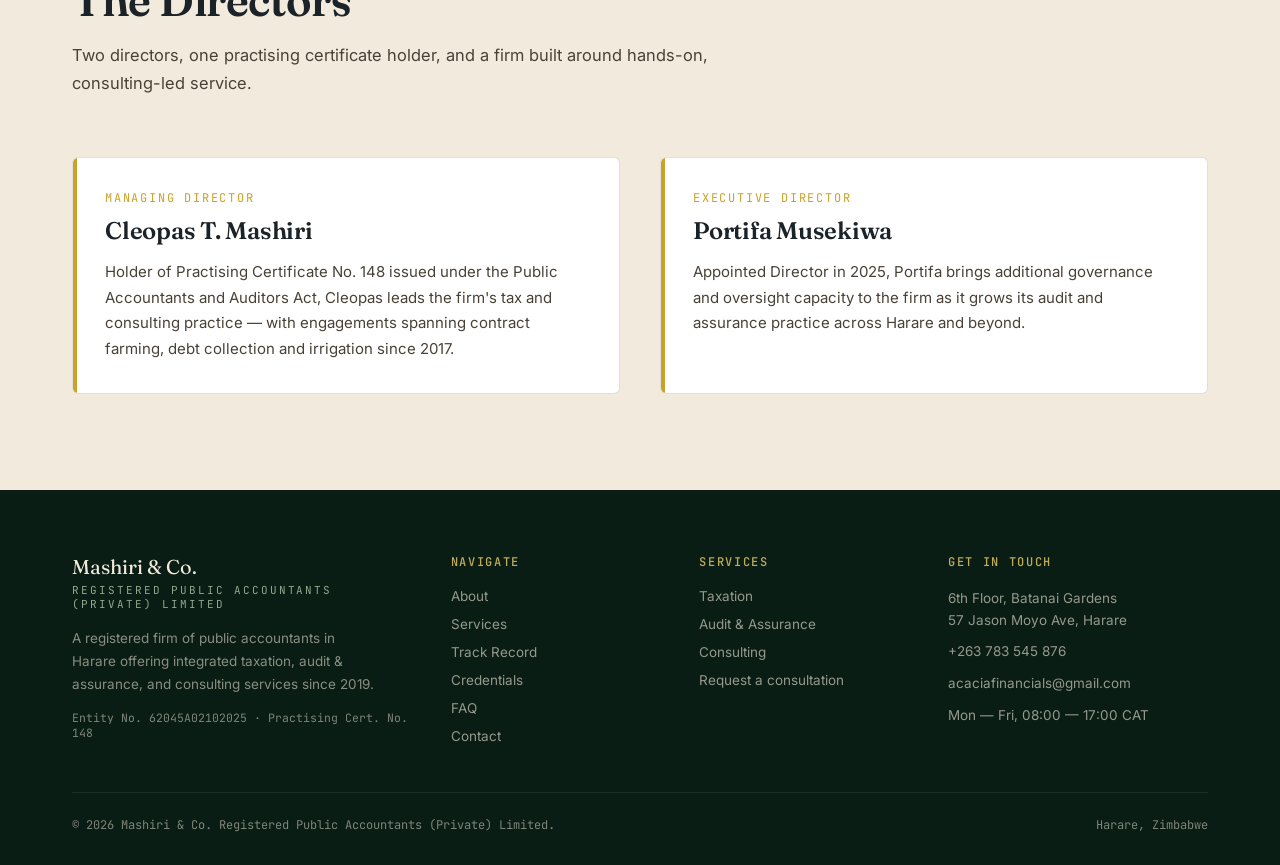
==== commit b40ad434: "Add files via upload" ====
--- a/about.html
+++ b/about.html
@@ -273,6 +273,10 @@
   </div>
 </footer>
 
+<a href="https://wa.me/263783545876?text=Hi%2C%20I%27d%20like%20to%20enquire%20about%20your%20services." class="wa-float" target="_blank" rel="noopener noreferrer" aria-label="Chat with us on WhatsApp">
+  <svg aria-hidden="true" focusable="false" width="26" height="26" viewBox="0 0 24 24" fill="none" stroke="currentColor" stroke-width="1.8" stroke-linecap="round" stroke-linejoin="round"><path d="M21 11.5a8.5 8.5 0 01-12.4 7.5L3 20l1.1-5.4A8.5 8.5 0 1121 11.5z"/><path d="M8.5 10.5c.3 2 2 3.7 4 4" stroke-width="1.6"/></svg>
+</a>
+
 <script src="main.js" defer></script>
 </body>
 </html>
--- a/style.css
+++ b/style.css
@@ -1006,6 +1006,38 @@
   color:var(--muted-brown);
   line-height:1.7;
 }
+.doc-file-area{
+  margin-top:20px;
+  padding-top:20px;
+  border-top:1px solid var(--rule);
+}
+.doc-file-loading{
+  font-size:13px;
+  color:var(--muted-brown);
+  font-style:italic;
+}
+.doc-file-pending{
+  font-size:13.5px;
+  color:var(--muted-brown);
+  line-height:1.7;
+  background:var(--parchment-2);
+  padding:14px 16px;
+  border-radius:4px;
+}
+.doc-file-found iframe{
+  width:100%;
+  height:420px;
+  border:1px solid var(--rule);
+  border-radius:4px;
+  display:block;
+}
+.doc-download{
+  margin-top:14px;
+  display:inline-flex;
+  color:var(--ledger-green);
+  border-color:rgba(15,42,29,0.25);
+}
+.doc-download:hover{border-color:var(--ledger-green);}
 .portal-close{
   background:none;
   border:1px solid var(--rule);
@@ -1233,3 +1265,138 @@
   border-color:rgba(15,42,29,0.3);
 }
 .cta-banner .btn-secondary:hover{border-color:var(--ledger-green);}
+
+/* ============ Document Library ============ */
+.doc-library{
+  margin-top:48px;
+  padding-top:40px;
+  border-top:1px solid rgba(242,235,221,0.15);
+}
+.doc-library-heading{
+  font-family:'Fraunces',serif;
+  font-size:20px;
+  color:var(--parchment);
+  margin:0 0 6px;
+}
+.doc-library-sub{
+  font-size:14px;
+  color:rgba(242,235,221,0.6);
+  margin:0 0 20px;
+}
+.doc-library-list{
+  list-style:none;
+  margin:0;
+  padding:0;
+  display:flex;
+  flex-direction:column;
+  gap:1px;
+  background:rgba(242,235,221,0.08);
+}
+.doc-library-list li{
+  display:flex;
+  justify-content:space-between;
+  align-items:center;
+  padding:16px 20px;
+  background:var(--ledger-green);
+}
+.doc-library-name{
+  font-size:14.5px;
+  color:var(--parchment);
+}
+.doc-library-status{
+  font-size:12px;
+  color:rgba(242,235,221,0.55);
+}
+.doc-library-status.pending{color:var(--brass-soft); opacity:0.8;}
+.doc-library-download{
+  font-family:'JetBrains Mono',monospace;
+  font-size:12.5px;
+  letter-spacing:0.04em;
+  color:var(--brass-soft);
+  text-decoration:none;
+  border:1px solid rgba(224,198,103,0.4);
+  padding:6px 14px;
+  border-radius:3px;
+  transition:border-color 0.2s ease, background 0.2s ease;
+}
+.doc-library-download:hover{background:rgba(224,198,103,0.1); border-color:var(--brass-soft);}
+@media (max-width:560px){
+  .doc-library-list li{flex-direction:column; align-items:flex-start; gap:10px;}
+}
+
+/* ============ Floating WhatsApp button ============ */
+.wa-float{
+  position:fixed;
+  right:20px;
+  bottom:20px;
+  width:56px;
+  height:56px;
+  border-radius:50%;
+  background:#25D366;
+  color:#ffffff;
+  display:flex;
+  align-items:center;
+  justify-content:center;
+  box-shadow:0 6px 20px rgba(0,0,0,0.25);
+  z-index:150;
+  transition:transform 0.2s ease, box-shadow 0.2s ease;
+}
+.wa-float:hover{
+  transform:translateY(-3px);
+  box-shadow:0 10px 26px rgba(0,0,0,0.3);
+}
+.wa-float:focus-visible{
+  outline:2px solid var(--brass);
+  outline-offset:3px;
+}
+@media (max-width:560px){
+  .wa-float{right:16px; bottom:16px; width:50px; height:50px;}
+}
+@media (prefers-reduced-motion: reduce){
+  .wa-float{transition:none;}
+}
+
+/* ============ Send Documents ============ */
+.send-docs{
+  background:var(--parchment-2);
+  padding:64px 0;
+}
+.send-docs-grid{
+  display:grid;
+  grid-template-columns:repeat(3, 1fr);
+  gap:24px;
+}
+.send-docs-card{
+  background:var(--parchment);
+  border:1px solid var(--rule);
+  border-radius:6px;
+  padding:26px;
+}
+.send-docs-icon{
+  width:42px; height:42px;
+  border-radius:50%;
+  background:var(--ledger-green);
+  color:var(--parchment);
+  display:flex;
+  align-items:center;
+  justify-content:center;
+  margin-bottom:14px;
+}
+.send-docs-card h3{font-size:17px; margin-bottom:8px;}
+.send-docs-card p{font-size:14px; color:#5A5142; line-height:1.6; margin-bottom:14px;}
+.send-docs-link{
+  font-family:'JetBrains Mono',monospace;
+  font-size:13px;
+  color:var(--muted-brown);
+  text-decoration:none;
+}
+.send-docs-link:hover{text-decoration:underline;}
+.send-docs-note{
+  margin-top:32px;
+  font-size:13px;
+  color:#5A5142;
+  max-width:70ch;
+}
+@media (max-width:880px){
+  .send-docs-grid{grid-template-columns:1fr;}
+}
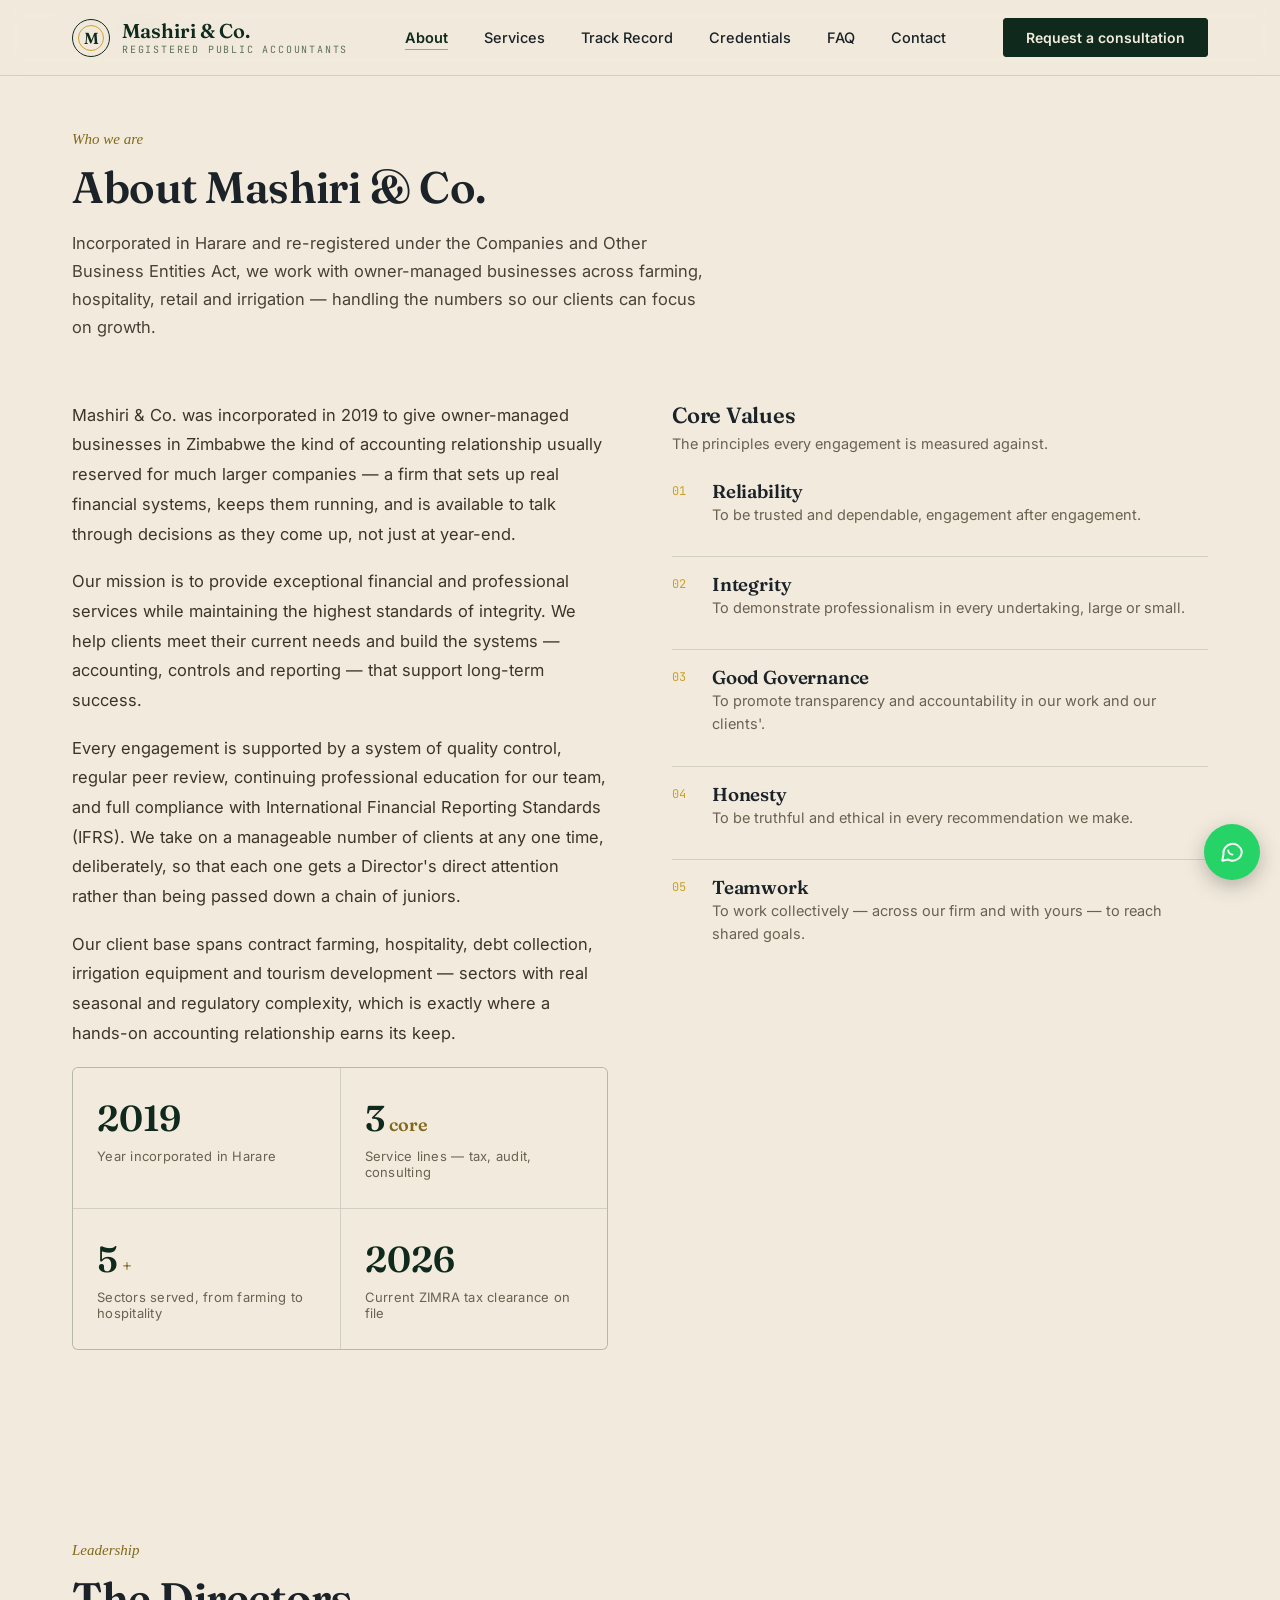
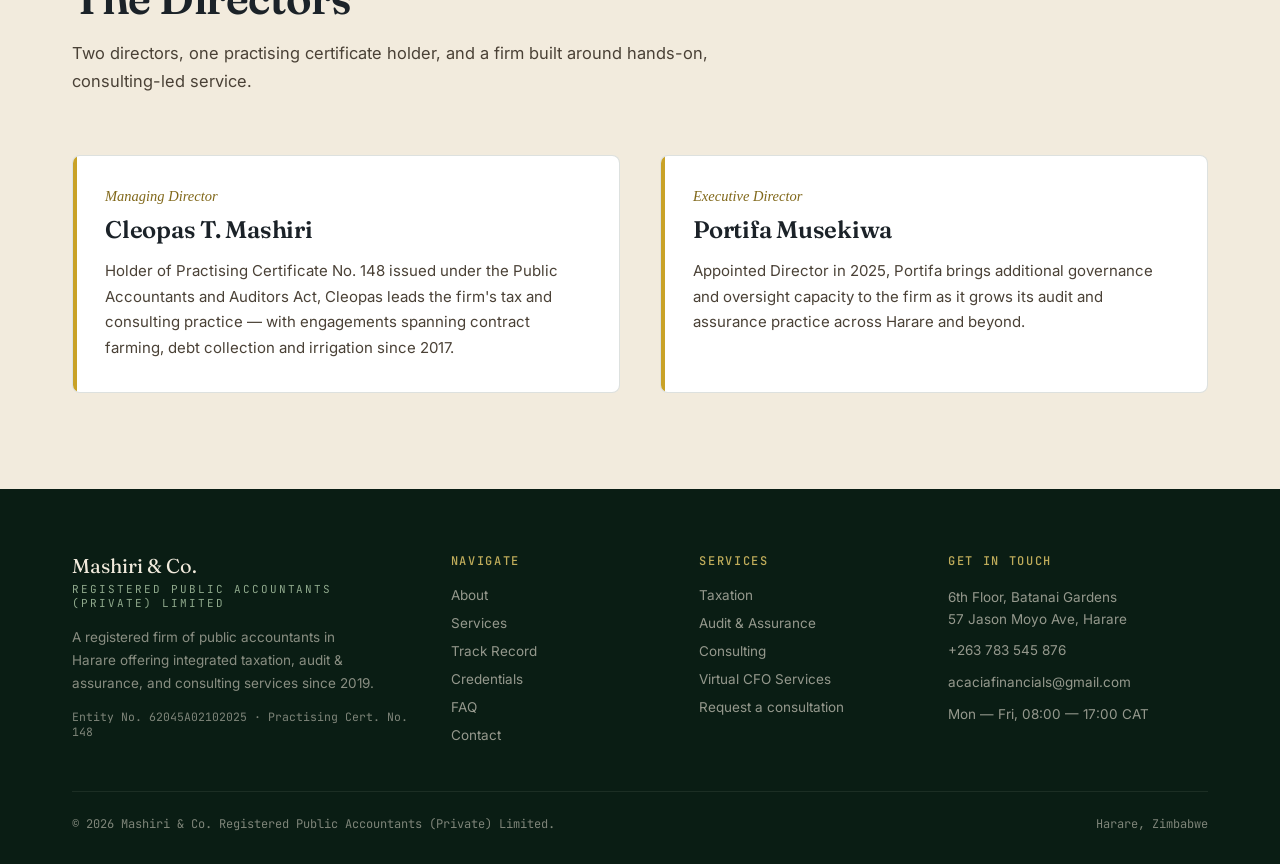
==== commit 1d20d37a: "Add files via upload" ====
--- a/about.html
+++ b/about.html
@@ -90,7 +90,8 @@
         <span>REGISTERED PUBLIC ACCOUNTANTS</span>
       </div>
     </a>
-    <nav class="links" id="nav-links" aria-label="Main navigation">
+    <div class="nav-mobile-panel" id="nav-mobile-panel">
+      <nav class="links" id="nav-links" aria-label="Main navigation">
       <ul role="list">
         <li><a href="about.html" aria-current="page">About</a></li>
         <li><a href="services.html">Services</a></li>
@@ -100,7 +101,8 @@
         <li><a href="contact.html">Contact</a></li>
       </ul>
     </nav>
-    <a href="contact.html" class="nav-cta" id="nav-cta">Request a consultation</a>
+      <a href="contact.html" class="nav-cta" id="nav-cta">Request a consultation</a>
+    </div>
     <button class="menu-toggle" id="menu-toggle" aria-label="Toggle menu" aria-expanded="false" aria-controls="nav-links">
       <svg width="24" height="24" viewBox="0 0 24 24" fill="none" stroke="currentColor" stroke-width="2" stroke-linecap="round" aria-hidden="true" focusable="false"><line x1="3" y1="6" x2="21" y2="6"/><line x1="3" y1="12" x2="21" y2="12"/><line x1="3" y1="18" x2="21" y2="18"/></svg>
     </button>
@@ -252,6 +254,7 @@
           <li><a href="services.html#taxation">Taxation</a></li>
           <li><a href="services.html#audit">Audit &amp; Assurance</a></li>
           <li><a href="services.html#consulting">Consulting</a></li>
+          <li><a href="services.html#virtual-cfo">Virtual CFO Services</a></li>
           <li><a href="contact.html">Request a consultation</a></li>
         </ul>
       </div>
--- a/style.css
+++ b/style.css
@@ -243,21 +243,45 @@
   max-width:760px;
 }
 
+.entry-icon{
+  width:40px;
+  height:40px;
+  border-radius:50%;
+  border:1px solid rgba(201,162,39,0.45);
+  display:flex;
+  align-items:center;
+  justify-content:center;
+  margin-bottom:14px;
+  background:rgba(201,162,39,0.06);
+  flex-shrink:0;
+}
+.entry-icon svg{width:20px; height:20px; stroke:var(--brass-soft); fill:none;}
+.ledger-entry:hover .entry-icon{border-color:var(--brass); background:rgba(201,162,39,0.12);}
+
+.trust-strip-inner{gap:24px;}
+.trust-icon{
+  width:44px;
+  height:44px;
+  border-radius:50%;
+  border:1px solid rgba(201,162,39,0.5);
+  display:flex;
+  align-items:center;
+  justify-content:center;
+  flex-shrink:0;
+  background:rgba(201,162,39,0.08);
+}
+.trust-icon svg{width:22px; height:22px; stroke:var(--brass-soft); fill:none;}
+.trust-strip-text{display:flex; align-items:flex-start; gap:18px;}
+@media (max-width:600px){
+  .trust-strip-text{flex-direction:column; align-items:flex-start;}
+}
+
 .eyebrow{
-  font-family:'JetBrains Mono',monospace;
-  font-size:12px;
-  letter-spacing:0.22em;
-  text-transform:uppercase;
+  font-family:'Fraunces',serif;
+  font-style:italic;
+  font-size:16px;
   color:var(--brass-soft);
-  margin-bottom:22px;
-  display:flex;
-  align-items:center;
-  gap:14px;
-}
-.eyebrow::before{
-  content:'';
-  width:28px;height:1px;
-  background:var(--brass-soft);
+  margin-bottom:18px;
 }
 
 .hero h1{
@@ -326,22 +350,11 @@
   margin-bottom:60px;
 }
 .section-eyebrow{
-  font-family:'JetBrains Mono',monospace;
-  font-size:12px;
-  letter-spacing:0.22em;
-  text-transform:uppercase;
-  color:var(--ledger-green);
-  opacity:0.65;
-  margin-bottom:16px;
-  display:flex;
-  align-items:center;
-  gap:14px;
-}
-.section-eyebrow::before{
-  content:'';
-  width:28px;height:1px;
-  background:var(--ledger-green);
-  opacity:0.4;
+  font-family:'Fraunces',serif;
+  font-style:italic;
+  font-size:15px;
+  color:var(--brass-deep);
+  margin-bottom:14px;
 }
 .section-head h2{
   font-size:clamp(30px, 4vw, 44px);
@@ -385,7 +398,9 @@
 .stat{
   background:var(--parchment);
   padding:28px 24px;
-}
+  transition:background 0.2s ease;
+}
+.stat:hover{background:#fff;}
 .stat .num{
   font-family:'Fraunces',serif;
   font-size:36px;
@@ -452,7 +467,7 @@
 .services .section-eyebrow{color:var(--brass-soft); opacity:0.85;}
 .services .section-eyebrow::before{background:var(--brass-soft); opacity:0.6;}
 .services .section-head h2{color:var(--parchment);}
-.services .section-head p{color:rgba(242,235,221,0.7);}
+.services .section-head p{color:rgba(242,235,221,0.82); font-size:16.5px;}
 
 .ledger-table{
   border-top:1px solid rgba(242,235,221,0.18);
@@ -461,19 +476,22 @@
   display:grid;
   grid-template-columns:64px 1fr 1.4fr;
   gap:32px;
-  padding:32px 0;
+  padding:32px 28px;
+  margin:0 -28px;
   border-bottom:1px solid rgba(242,235,221,0.12);
   align-items:start;
-  transition:background 0.3s ease;
+  transition:background 0.3s ease, border-left-color 0.3s ease;
+  border-left:3px solid transparent;
 }
 .ledger-entry:nth-child(even){
   background:rgba(242,235,221,0.03);
 }
 .ledger-entry:hover{
-  background:rgba(201,162,39,0.06);
+  background:rgba(201,162,39,0.07);
+  border-left-color:var(--brass);
 }
 @media (max-width:780px){
-  .ledger-entry{grid-template-columns:1fr; gap:12px; padding:26px 0;}
+  .ledger-entry{grid-template-columns:1fr; gap:12px; padding:26px 20px;}
 }
 .entry-code{
   font-family:'JetBrains Mono',monospace;
@@ -488,8 +506,8 @@
 }
 .entry-title p{
   margin-top:8px;
-  font-size:14px;
-  color:rgba(242,235,221,0.55);
+  font-size:14.5px;
+  color:rgba(242,235,221,0.72);
   font-family:'JetBrains Mono',monospace;
   letter-spacing:0.02em;
 }
@@ -546,7 +564,7 @@
   display:block;
   margin-top:6px;
   color:var(--muted-brown);
-  font-size:12px;
+  font-size:13px;
 }
 .journal-body h2, .journal-body h3{
   font-size:19px;
@@ -624,14 +642,14 @@
 }
 .cred-item .cred-sub{
   margin-top:6px;
-  font-size:12.5px;
-  color:rgba(242,235,221,0.6);
+  font-size:13px;
+  color:rgba(242,235,221,0.78);
 }
 .cred-footnote{
   margin-top:36px;
   text-align:center;
-  font-size:12.5px;
-  color:rgba(242,235,221,0.45);
+  font-size:13px;
+  color:rgba(242,235,221,0.6);
   font-family:'JetBrains Mono',monospace;
   letter-spacing:0.02em;
 }
@@ -650,11 +668,17 @@
 }
 .team-card{
   border:1px solid var(--rule);
-  border-radius:6px;
+  border-radius:8px;
   padding:32px;
   background:#fff;
   position:relative;
   overflow:hidden;
+  transition:transform 0.25s ease, box-shadow 0.25s ease, border-color 0.25s ease;
+}
+.team-card:hover{
+  transform:translateY(-4px);
+  box-shadow:0 16px 32px -16px rgba(15,42,29,0.25);
+  border-color:rgba(15,42,29,0.22);
 }
 .team-card::before{
   content:'';
@@ -664,11 +688,10 @@
   background:var(--brass);
 }
 .team-card .role{
-  font-family:'JetBrains Mono',monospace;
-  font-size:12px;
-  letter-spacing:0.15em;
-  text-transform:uppercase;
-  color:var(--brass);
+  font-family:'Fraunces',serif;
+  font-style:italic;
+  font-size:14.5px;
+  color:var(--brass-deep);
   margin-bottom:10px;
 }
 .team-card h3{
@@ -690,7 +713,7 @@
 .contact .section-eyebrow{color:var(--brass-soft); opacity:0.85;}
 .contact .section-eyebrow::before{background:var(--brass-soft); opacity:0.6;}
 .contact .section-head h2{color:var(--parchment);}
-.contact .section-head p{color:rgba(242,235,221,0.7);}
+.contact .section-head p{color:rgba(242,235,221,0.82); font-size:16.5px;}
 
 .contact-grid{
   display:grid;
@@ -1054,17 +1077,25 @@
   color:var(--brass);
 }
 
-/* ============ Reveal on scroll ============ */
-.reveal{
+/* ============ Reveal on scroll ============
+   Only the hero gets an entrance moment; everything else is
+   present immediately, the way a printed page would be. */
+.reveal{opacity:1; transform:none;}
+.hero-inner > div > *{
   opacity:0;
-  transform:translateY(24px);
-  transition:opacity 0.7s ease, transform 0.7s ease;
-}
-.reveal.visible{
-  opacity:1;
-  transform:translateY(0);
-}
-.no-js .reveal{opacity:1; transform:none;}
+  animation:hero-in 0.8s cubic-bezier(0.22,0.61,0.36,1) forwards;
+}
+.hero-inner > div > *:nth-child(1){animation-delay:0.05s;}
+.hero-inner > div > *:nth-child(2){animation-delay:0.15s;}
+.hero-inner > div > *:nth-child(3){animation-delay:0.25s;}
+.hero-inner > div > *:nth-child(4){animation-delay:0.35s;}
+@keyframes hero-in{
+  from{opacity:0; transform:translateY(10px);}
+  to{opacity:1; transform:translateY(0);}
+}
+@media (prefers-reduced-motion: reduce){
+  .hero-inner > div > *{animation:none; opacity:1;}
+}
 
 /* ============ Header scroll state (class-based, not inline styles) ============ */
 header.scrolled{
@@ -1073,29 +1104,34 @@
 }
 
 /* ============ Mobile nav ============ */
+.nav-mobile-panel{display:contents;}
 @media (max-width:880px){
-  nav.links, .nav-cta{display:none;}
-  .menu-toggle{display:block;}
-  nav.links.mobile-open{
+  .nav-mobile-panel{
+    display:none;
+  }
+  .nav-mobile-panel.mobile-open{
     display:flex;
+    flex-direction:column;
+    gap:22px;
     position:absolute;
     top:100%;
     left:0; right:0;
     background:var(--parchment);
-    padding:20px 32px 28px;
+    padding:28px 32px 32px;
     border-bottom:1px solid var(--rule);
+    box-shadow:0 16px 32px -12px rgba(15,42,29,0.18);
   }
-  nav.links.mobile-open ul{
+  .nav-mobile-panel.mobile-open nav.links ul{
     flex-direction:column;
     gap:18px;
     width:100%;
+    font-size:16px;
   }
-  .nav-cta.mobile-open{
+  .nav-mobile-panel.mobile-open .nav-cta{
     display:inline-flex;
-    position:absolute;
-    bottom:24px;
-    left:32px;
+    align-self:flex-start;
   }
+  .menu-toggle{display:block;}
 }
 
 /* ============ Breadcrumbs ============ */
@@ -1127,7 +1163,7 @@
 .contact .section-head h1{color:var(--parchment);}
 .credentials .section-eyebrow{color:var(--brass-soft); opacity:0.85;}
 .credentials .section-eyebrow::before{background:var(--brass-soft); opacity:0.6;}
-.credentials .section-head p{color:rgba(242,235,221,0.7);}
+.credentials .section-head p{color:rgba(242,235,221,0.82); font-size:16.5px;}
 .entry-title h2{
   font-size:22px;
   color:var(--parchment);
@@ -1174,9 +1210,9 @@
 
 /* ============ Services: who-for + process ============ */
 .who-for{
-  font-size:14px;
+  font-size:15px;
   font-style:italic;
-  color:rgba(242,235,221,0.6);
+  color:rgba(242,235,221,0.8);
   margin:10px 0 14px;
   max-width:44ch;
 }
@@ -1188,7 +1224,7 @@
   margin-top:20px;
 }
 .process-step h3{font-size:16px; margin:10px 0 6px; color:var(--parchment);}
-.process-step p{font-size:14px; color:rgba(242,235,221,0.65); line-height:1.6;}
+.process-step p{font-size:14.5px; color:rgba(242,235,221,0.8); line-height:1.65;}
 @media (max-width:880px){
   .process-grid{grid-template-columns:1fr 1fr;}
 }
@@ -1196,22 +1232,62 @@
   .process-grid{grid-template-columns:1fr;}
 }
 
-/* ============ FAQ ============ */
+/* ============ FAQ (interactive accordion) ============ */
 .faq-list{
   max-width:760px;
   display:flex;
   flex-direction:column;
-  gap:32px;
-}
-.faq-item h2{
+  gap:14px;
+}
+.faq-item{
+  border:1px solid var(--rule);
+  border-radius:8px;
+  background:var(--parchment);
+  padding:6px 24px;
+  transition:border-color 0.2s ease, box-shadow 0.2s ease;
+}
+.faq-item[open]{
+  border-color:rgba(15,42,29,0.28);
+  box-shadow:0 10px 24px -16px rgba(15,42,29,0.3);
+}
+.faq-item summary{
+  list-style:none;
+  cursor:pointer;
+  padding:20px 0;
+  display:flex;
+  align-items:center;
+  justify-content:space-between;
+  gap:20px;
+  font-family:'Fraunces',serif;
   font-size:18px;
-  font-family:'Fraunces',serif;
-  margin-bottom:8px;
-}
+  font-weight:600;
+  color:var(--ink);
+}
+.faq-item summary::-webkit-details-marker{display:none;}
+.faq-item summary::after{
+  content:'';
+  flex-shrink:0;
+  width:11px; height:11px;
+  border-right:2px solid var(--brass-deep);
+  border-bottom:2px solid var(--brass-deep);
+  transform:rotate(45deg);
+  transition:transform 0.25s ease;
+  margin-top:-4px;
+}
+.faq-item[open] summary::after{
+  transform:rotate(-135deg);
+  margin-top:4px;
+}
+.faq-item summary:hover span{text-decoration:underline; text-underline-offset:3px;}
 .faq-item p{
   font-size:15px;
   line-height:1.7;
   color:#4A4136;
+  margin:0 0 22px;
+  max-width:64ch;
+}
+@media (max-width:560px){
+  .faq-item summary{font-size:16.5px;}
 }
 
 /* ============ Trust strip ============ */
@@ -1232,7 +1308,7 @@
   margin-bottom:6px;
 }
 .trust-strip-text p{
-  color:rgba(242,235,221,0.75);
+  color:rgba(242,235,221,0.85);
   font-size:15px;
   max-width:56ch;
   margin:0;
@@ -1279,8 +1355,8 @@
   margin:0 0 6px;
 }
 .doc-library-sub{
-  font-size:14px;
-  color:rgba(242,235,221,0.6);
+  font-size:14.5px;
+  color:rgba(242,235,221,0.75);
   margin:0 0 20px;
 }
 .doc-library-list{
@@ -1304,8 +1380,8 @@
   color:var(--parchment);
 }
 .doc-library-status{
-  font-size:12px;
-  color:rgba(242,235,221,0.55);
+  font-size:13px;
+  color:rgba(242,235,221,0.72);
 }
 .doc-library-status.pending{color:var(--brass-soft); opacity:0.8;}
 .doc-library-download{
@@ -1369,8 +1445,14 @@
 .send-docs-card{
   background:var(--parchment);
   border:1px solid var(--rule);
-  border-radius:6px;
+  border-radius:8px;
   padding:26px;
+  transition:transform 0.25s ease, box-shadow 0.25s ease, border-color 0.25s ease;
+}
+.send-docs-card:hover{
+  transform:translateY(-4px);
+  box-shadow:0 16px 32px -18px rgba(15,42,29,0.28);
+  border-color:rgba(15,42,29,0.22);
 }
 .send-docs-icon{
   width:42px; height:42px;
@@ -1393,7 +1475,7 @@
 .send-docs-link:hover{text-decoration:underline;}
 .send-docs-note{
   margin-top:32px;
-  font-size:13px;
+  font-size:14px;
   color:#5A5142;
   max-width:70ch;
 }
